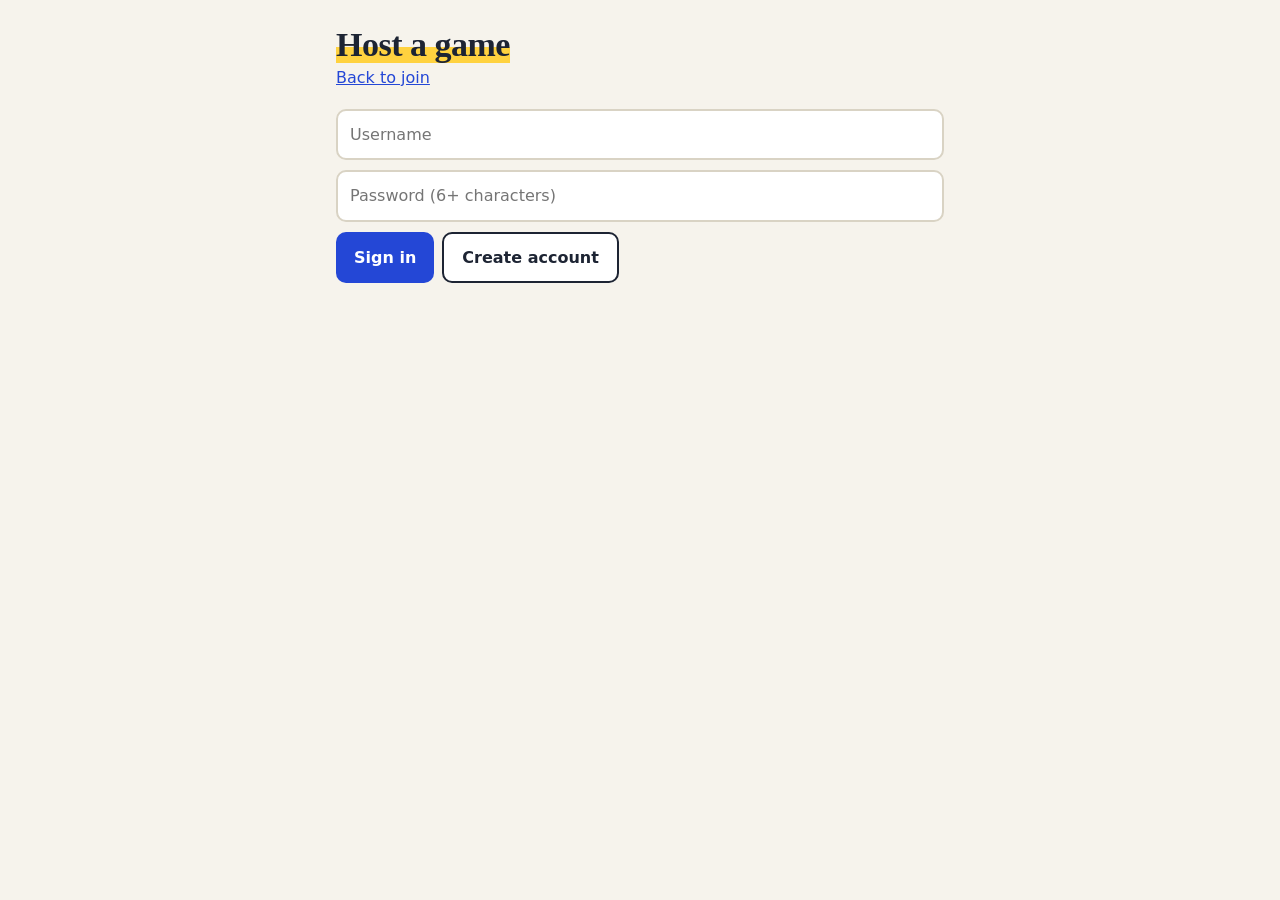
==== frontend/host.html @ 64336aca "Initial commit - AptiQuiz" ====
<!DOCTYPE html>
<html lang="en">
<head>
<meta charset="utf-8">
<meta name="viewport" content="width=device-width, initial-scale=1">
<title>Host | AptiQuiz</title>
<link rel="stylesheet" href="style.css">
</head>
<body>
<main>
  <h1><span>Host a game</span></h1>
  <p class="sub"><a href="index.html">Back to join</a></p>

  <!-- Sign in -->
  <section id="auth">
    <div class="row"><input id="user" placeholder="Username" autocomplete="username" aria-label="Username"></div>
    <div class="row"><input id="pass" type="password" placeholder="Password (6+ characters)" autocomplete="current-password" aria-label="Password"></div>
    <div class="row"><button id="login">Sign in</button><button id="register" class="alt">Create account</button></div>
    <div class="err" id="aErr" role="alert"></div>
  </section>

  <!-- Dashboard -->
  <section id="dash" class="hidden">
    <p class="meta">Signed in as <span id="who"></span>. <a href="#" id="logout">Sign out</a></p>

    <h2>Saved sets</h2>
    <div id="sets"><p class="meta">No saved sets yet.</p></div>

    <h2>Question set</h2>
    <div class="card">
      <div class="row"><input id="qText" placeholder="Question" aria-label="Question"></div>
      <div class="row"><input id="o0" placeholder="Option A"><input id="o1" placeholder="Option B"></div>
      <div class="row"><input id="o2" placeholder="Option C (optional)"><input id="o3" placeholder="Option D (optional)"></div>
      <div class="row">
        <select id="qCorrect" aria-label="Correct answer"><option value="0">Correct: A</option><option value="1">Correct: B</option><option value="2">Correct: C</option><option value="3">Correct: D</option></select>
        <select id="qDiff" aria-label="Difficulty"><option>Easy</option><option selected>Medium</option><option>Hard</option></select>
      </div>
      <div class="row"><input id="qTopic" placeholder="Topic (e.g. Percentages)"><input id="qTime" type="number" min="5" max="120" value="20" aria-label="Seconds to answer"></div>
      <button id="addQ" class="alt">Add question</button>
      <div class="err" id="qErr" role="alert"></div>
    </div>

    <div id="qList"></div>
    <div class="row"><input id="title" placeholder="Set title (to save it)" maxlength="60" aria-label="Set title"><button id="save" class="alt">Save set</button></div>
    <div class="row"><button id="sample" class="alt">Load 5 sample questions</button><button id="create">Create room</button></div>
    <div class="err" id="hErr" role="alert"></div>
  </section>
</main>
<script src="app.js"></script>
<script>
  const { $, esc } = AQ;
  let questions = [];
  let savedSets = [];

  // ---- auth
  function showDash(name) {
    $('auth').classList.add('hidden'); $('dash').classList.remove('hidden');
    $('who').textContent = name; loadSets();
  }
  async function auth(mode) {
    $('aErr').textContent = '';
    try {
      const r = await AQ.api('/api/auth', 'POST', { mode, username: $('user').value, password: $('pass').value });
      localStorage.setItem('aq_token', r.token); localStorage.setItem('aq_user', r.username);
      showDash(r.username);
    } catch (e) { $('aErr').textContent = e.message; }
  }
  $('login').onclick = () => auth('login');
  $('register').onclick = () => auth('register');
  $('pass').addEventListener('keydown', (e) => { if (e.key === 'Enter') auth('login'); });
  $('logout').onclick = (e) => {
    e.preventDefault(); localStorage.removeItem('aq_token'); localStorage.removeItem('aq_user'); location.reload();
  };

  // ---- saved sets
  async function loadSets() {
    try { savedSets = await AQ.api('/api/sets'); }
    catch (e) { if (e.status === 401) { localStorage.removeItem('aq_token'); location.reload(); } return; }
    $('sets').innerHTML = savedSets.length ? savedSets.map((s) =>
      `<div class="card item"><div><b>${esc(s.title)}</b><div class="meta">${s.questions.length} questions</div></div>
       <div><button class="small" data-use="${s.id}">Use</button> <button class="small alt" data-del="${s.id}">Delete</button></div></div>`).join('')
      : '<p class="meta">No saved sets yet.</p>';
    $('sets').querySelectorAll('[data-use]').forEach((b) => b.onclick = () => {
      const s = savedSets.find((x) => x.id === +b.dataset.use); questions = s.questions.slice(); $('title').value = s.title; renderQs();
    });
    $('sets').querySelectorAll('[data-del]').forEach((b) => b.onclick = async () => {
      await AQ.api('/api/sets/' + b.dataset.del, 'DELETE'); loadSets();
    });
  }
  $('save').onclick = async () => {
    $('hErr').textContent = '';
    try { await AQ.api('/api/sets', 'POST', { title: $('title').value, questions }); loadSets(); }
    catch (e) { $('hErr').textContent = e.message; }
  };

  // ---- builder
  function renderQs() {
    $('qList').innerHTML = questions.map((q, i) =>
      `<div class="card item"><div><b>${esc(q.text)}</b><div class="meta">${esc(q.topic)}, ${q.difficulty}, ${q.time}s</div></div>
       <button class="small alt" data-i="${i}">Remove</button></div>`).join('');
    $('qList').querySelectorAll('button').forEach((b) => b.onclick = () => { questions.splice(+b.dataset.i, 1); renderQs(); });
  }
  $('addQ').onclick = () => {
    const raw = [0, 1, 2, 3].map((i) => $('o' + i).value.trim());
    const correct = +$('qCorrect').value;
    const text = $('qText').value.trim();
    if (!text) { $('qErr').textContent = 'Write the question first.'; return; }
    if (!raw[correct]) { $('qErr').textContent = 'The correct answer points at an empty option.'; return; }
    const options = raw.filter(Boolean);
    if (options.length < 2) { $('qErr').textContent = 'Add at least two options.'; return; }
    questions.push({
      text, options, correct: raw.slice(0, correct).filter(Boolean).length,
      topic: $('qTopic').value.trim() || 'General', difficulty: $('qDiff').value, time: +$('qTime').value || 20,
    });
    ['qText', 'o0', 'o1', 'o2', 'o3'].forEach((id) => $(id).value = '');
    $('qErr').textContent = ''; renderQs();
  };
  $('sample').onclick = () => {
    questions = [
      { text: 'What is 15% of 240?', options: ['24', '30', '36', '48'], correct: 2, topic: 'Percentages', difficulty: 'Easy', time: 20 },
      { text: 'A train covers 120 km in 2 hours. Its speed in m/s is about:', options: ['16.7', '20', '33.3', '60'], correct: 0, topic: 'Speed and time', difficulty: 'Medium', time: 30 },
      { text: 'Next number: 2, 6, 12, 20, 30, ?', options: ['40', '42', '44', '36'], correct: 1, topic: 'Series', difficulty: 'Medium', time: 25 },
      { text: 'A is twice as efficient as B. Together they finish a job in 12 days. A alone takes:', options: ['16', '18', '20', '24'], correct: 1, topic: 'Time and work', difficulty: 'Hard', time: 40 },
      { text: 'Simple interest on Rs 5000 at 8% for 3 years is:', options: ['1000', '1200', '1500', '2400'], correct: 1, topic: 'Interest', difficulty: 'Easy', time: 20 },
    ];
    $('title').value = $('title').value || 'Sample aptitude set'; renderQs();
  };

  // ---- create room
  AQ.connect({
    created: (m) => { AQ.setSession({ role: 'host', code: m.code, key: m.host_key }); location.href = 'lobby.html'; },
    error: (m) => { $('hErr').textContent = m.message; $('create').disabled = false; },
  }, { rejoin: false });
  $('create').onclick = () => {
    $('hErr').textContent = '';
    if (!questions.length) { $('hErr').textContent = 'Add at least one question.'; return; }
    $('create').disabled = true;
    AQ.send({ type: 'host_create', token: localStorage.getItem('aq_token'), questions });
  };

  if (localStorage.getItem('aq_token')) showDash(localStorage.getItem('aq_user') || '');
</script>
</body>
</html>
---- frontend/style.css ----
:root { --paper:#f6f3ec; --ink:#1d2433; --blue:#2447d6; --mark:#ffd23f; --ok:#1f9d63; --bad:#d6443a; --line:#d9d3c4; --card:#fffdf8; --mute:#5b6375; }
* { box-sizing: border-box; }
body { margin: 0; background: var(--paper); color: var(--ink); font: 16px/1.45 "Avenir Next", "Segoe UI", system-ui, sans-serif; }
main { max-width: 640px; margin: 0 auto; padding: 20px 16px 48px; }
h1 { font: 700 34px/1 Georgia, "Times New Roman", serif; margin: 8px 0 4px; letter-spacing: -.5px; }
h1 span { background: linear-gradient(transparent 58%, var(--mark) 58%); }
h2 { font: 700 22px/1.2 Georgia, serif; margin: 0 0 12px; }
a { color: var(--blue); }
p.sub, .meta { color: var(--mute); }
p.sub { margin: 0 0 20px; }
.meta { font-weight: 600; }
.row { display: flex; gap: 8px; margin-bottom: 10px; }
input, select { width: 100%; padding: 12px; border: 2px solid var(--line); border-radius: 10px; background: #fff; font: inherit; color: inherit; }
input:focus, select:focus, button:focus-visible, a:focus-visible { outline: 3px solid var(--blue); outline-offset: 1px; }
button, a.btn { display: inline-block; font: inherit; font-weight: 700; padding: 12px 18px; border: 0; border-radius: 10px; background: var(--blue); color: #fff; cursor: pointer; text-decoration: none; }
button.alt, a.btn.alt { background: #fff; color: var(--ink); border: 2px solid var(--ink); }
button:disabled { opacity: .5; cursor: default; }
button.small { padding: 6px 10px; }
.tabs { display: flex; gap: 8px; margin-bottom: 20px; }
.card { background: var(--card); border: 2px solid var(--line); border-radius: 12px; padding: 14px; margin-bottom: 12px; }
.err { color: var(--bad); min-height: 22px; font-weight: 600; }
.code { font: 700 64px/1 Georgia, serif; letter-spacing: 10px; text-align: center; padding: 12px 0 12px 10px; }
.chips { display: flex; flex-wrap: wrap; gap: 6px; }
.chip { background: #fff; border: 2px solid var(--line); border-radius: 99px; padding: 4px 12px; font-weight: 600; }
.chip button { padding: 0 0 0 8px; background: none; color: var(--bad); }
.opt { display: block; width: 100%; text-align: left; margin-bottom: 10px; padding: 16px; background: #fff; color: var(--ink); border: 2px solid var(--ink); }
.opt.right { background: var(--ok); color: #fff; border-color: var(--ok); }
.opt.wrong { background: var(--bad); color: #fff; border-color: var(--bad); }
.opt.picked { background: var(--mark); }
.bar { height: 10px; background: var(--line); border-radius: 9px; overflow: hidden; margin: 8px 0 16px; }
.bar i { display: block; height: 100%; background: var(--blue); width: 100%; }
.q { font: 700 24px/1.3 Georgia, serif; margin: 8px 0 16px; }
table { width: 100%; border-collapse: collapse; }
td { padding: 8px 4px; border-bottom: 1px solid var(--line); }
td:last-child { text-align: right; font-weight: 700; }
.big { font: 700 44px/1 Georgia, serif; }
.stat { display: grid; grid-template-columns: 1fr 1fr; gap: 10px; margin-bottom: 12px; }
.stat .card { margin: 0; }
.item { display: flex; justify-content: space-between; gap: 8px; align-items: center; }
.hidden { display: none; }
@media (prefers-reduced-motion: no-preference) { .bar i { transition: width .1s linear; } }
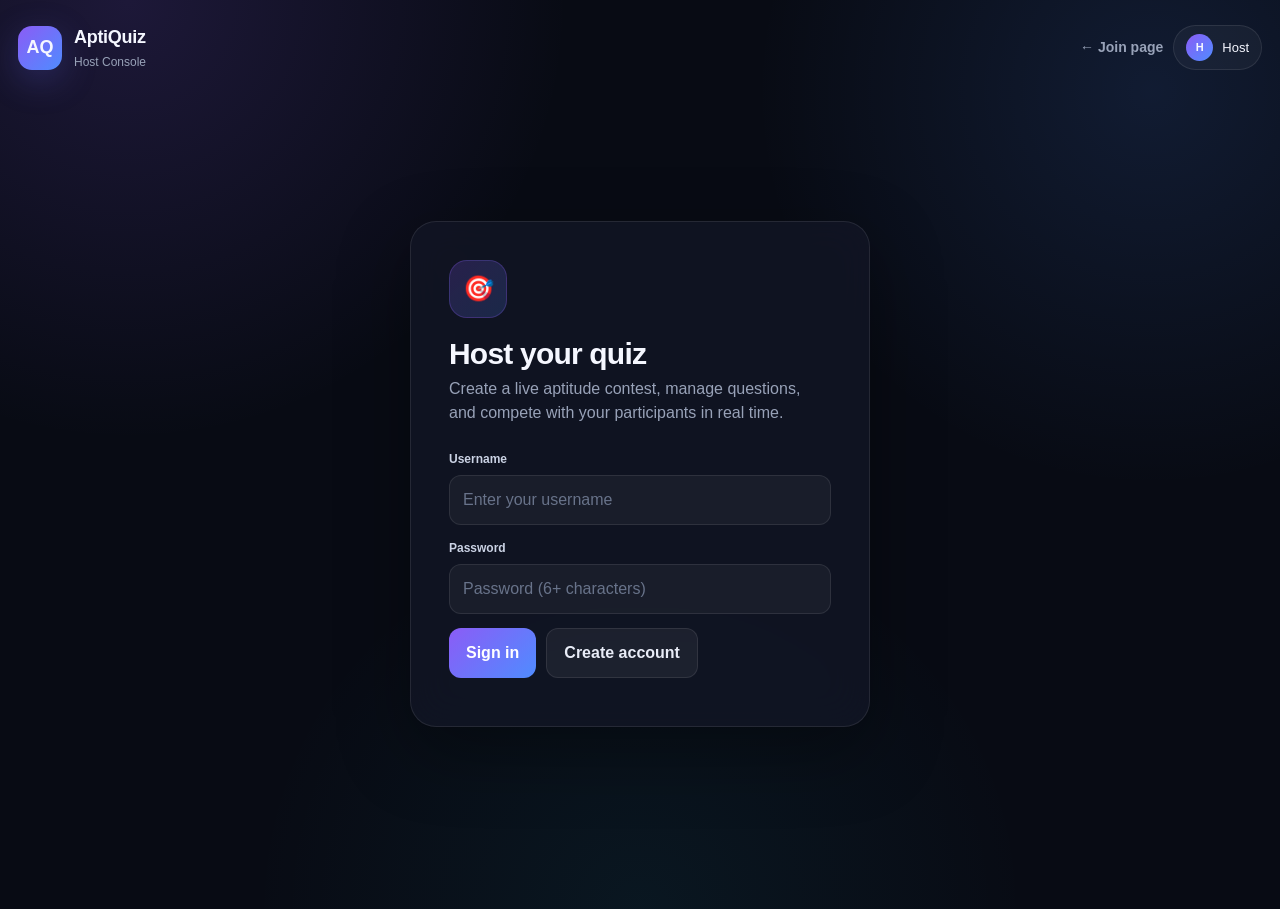
==== commit b0132566: "Add Gemini AI question generation and improve host dashboard" ====
--- a/frontend/host.html
+++ b/frontend/host.html
@@ -3,142 +3,2376 @@
 <head>
 <meta charset="utf-8">
 <meta name="viewport" content="width=device-width, initial-scale=1">
-<title>Host | AptiQuiz</title>
+
+<title>Host Dashboard | AptiQuiz</title>
+
 <link rel="stylesheet" href="style.css">
+
+<style>
+/* =========================================================
+   HOST DASHBOARD
+   ========================================================= */
+
+:root {
+  --host-bg: #080b14;
+  --host-panel: rgba(18, 23, 38, 0.78);
+  --host-panel-solid: #121726;
+  --host-border: rgba(255,255,255,.09);
+  --host-text: #f5f7ff;
+  --host-muted: #98a2b8;
+  --host-purple: #8b5cf6;
+  --host-blue: #4f8cff;
+  --host-cyan: #22d3ee;
+  --host-green: #34d399;
+  --host-red: #fb7185;
+  --host-shadow: 0 24px 70px rgba(0,0,0,.35);
+}
+
+* {
+  box-sizing: border-box;
+}
+
+body {
+  margin: 0;
+  min-height: 100vh;
+  color: var(--host-text);
+  background:
+    radial-gradient(circle at 10% 0%, rgba(139,92,246,.16), transparent 30%),
+    radial-gradient(circle at 90% 10%, rgba(79,140,255,.13), transparent 28%),
+    radial-gradient(circle at 50% 100%, rgba(34,211,238,.06), transparent 35%),
+    var(--host-bg);
+}
+
+.host-page {
+  width: min(1400px, calc(100% - 36px));
+  margin: 0 auto;
+  padding: 24px 0 60px;
+}
+
+/* ---------- Top navigation ---------- */
+
+.host-nav {
+  display: flex;
+  align-items: center;
+  justify-content: space-between;
+  gap: 20px;
+  margin-bottom: 28px;
+}
+
+.host-brand {
+  display: flex;
+  align-items: center;
+  gap: 12px;
+}
+
+.brand-icon {
+  width: 44px;
+  height: 44px;
+  display: grid;
+  place-items: center;
+  border-radius: 14px;
+  font-weight: 900;
+  font-size: 18px;
+  background: linear-gradient(135deg, var(--host-purple), var(--host-blue));
+  box-shadow: 0 10px 35px rgba(99,102,241,.25);
+}
+
+.brand-text strong {
+  display: block;
+  font-size: 18px;
+  letter-spacing: -.3px;
+}
+
+.brand-text span {
+  display: block;
+  color: var(--host-muted);
+  font-size: 12px;
+  margin-top: 2px;
+}
+
+.host-actions {
+  display: flex;
+  align-items: center;
+  gap: 10px;
+}
+
+.nav-link {
+  color: var(--host-muted);
+  text-decoration: none;
+  font-size: 14px;
+  transition: .2s ease;
+}
+
+.nav-link:hover {
+  color: white;
+}
+
+.user-pill {
+  display: flex;
+  align-items: center;
+  gap: 9px;
+  padding: 8px 12px;
+  border: 1px solid var(--host-border);
+  border-radius: 999px;
+  background: rgba(255,255,255,.04);
+  font-size: 13px;
+}
+
+.user-avatar {
+  width: 27px;
+  height: 27px;
+  border-radius: 50%;
+  display: grid;
+  place-items: center;
+  background: linear-gradient(135deg, var(--host-purple), var(--host-blue));
+  font-size: 11px;
+  font-weight: 800;
+}
+
+/* ---------- Auth ---------- */
+
+.auth-wrapper {
+  min-height: calc(100vh - 150px);
+  display: grid;
+  place-items: center;
+}
+
+.auth-card {
+  width: min(460px, 100%);
+  padding: 38px;
+  border: 1px solid var(--host-border);
+  border-radius: 26px;
+  background: var(--host-panel);
+  backdrop-filter: blur(20px);
+  box-shadow: var(--host-shadow);
+}
+
+.auth-icon {
+  width: 58px;
+  height: 58px;
+  display: grid;
+  place-items: center;
+  border-radius: 18px;
+  margin-bottom: 20px;
+  font-size: 25px;
+  background: linear-gradient(135deg, rgba(139,92,246,.2), rgba(79,140,255,.18));
+  border: 1px solid rgba(139,92,246,.25);
+}
+
+.auth-card h1 {
+  margin: 0 0 8px;
+  font-size: 30px;
+  letter-spacing: -.8px;
+}
+
+.auth-card p {
+  margin: 0 0 25px;
+  color: var(--host-muted);
+}
+
+/* ---------- Dashboard hero ---------- */
+
+.dashboard-hero {
+  display: flex;
+  justify-content: space-between;
+  align-items: flex-end;
+  gap: 25px;
+  margin-bottom: 30px;
+}
+
+.hero-copy h1 {
+  margin: 0 0 8px;
+  font-size: clamp(30px, 5vw, 48px);
+  letter-spacing: -1.8px;
+  line-height: 1.05;
+}
+
+.gradient-text {
+  background: linear-gradient(90deg, #ffffff, #a78bfa, #60a5fa);
+  -webkit-background-clip: text;
+  background-clip: text;
+  color: transparent;
+}
+
+.hero-copy p {
+  color: var(--host-muted);
+  margin: 0;
+  max-width: 650px;
+  line-height: 1.6;
+}
+
+.hero-status {
+  display: flex;
+  align-items: center;
+  gap: 9px;
+  padding: 10px 14px;
+  border: 1px solid rgba(52,211,153,.18);
+  border-radius: 999px;
+  background: rgba(52,211,153,.07);
+  color: #b7f7d9;
+  font-size: 13px;
+  white-space: nowrap;
+}
+
+.status-dot {
+  width: 8px;
+  height: 8px;
+  border-radius: 50%;
+  background: var(--host-green);
+  box-shadow: 0 0 12px rgba(52,211,153,.8);
+}
+
+/* ---------- Main grid ---------- */
+
+.dashboard-grid {
+  display: grid;
+  grid-template-columns: minmax(0, 1.7fr) minmax(320px, .8fr);
+  gap: 22px;
+  align-items: start;
+}
+
+.left-column,
+.right-column {
+  display: grid;
+  gap: 22px;
+}
+
+/* ---------- Panels ---------- */
+
+.host-panel {
+  border: 1px solid var(--host-border);
+  border-radius: 22px;
+  background: var(--host-panel);
+  backdrop-filter: blur(18px);
+  box-shadow: 0 15px 45px rgba(0,0,0,.22);
+  overflow: hidden;
+}
+
+.panel-header {
+  padding: 21px 22px;
+  border-bottom: 1px solid var(--host-border);
+  display: flex;
+  justify-content: space-between;
+  align-items: center;
+  gap: 15px;
+}
+
+.panel-title {
+  display: flex;
+  align-items: center;
+  gap: 11px;
+}
+
+.panel-icon {
+  width: 36px;
+  height: 36px;
+  display: grid;
+  place-items: center;
+  border-radius: 11px;
+  background: rgba(139,92,246,.12);
+  border: 1px solid rgba(139,92,246,.16);
+}
+
+.panel-title h2 {
+  margin: 0;
+  font-size: 17px;
+}
+
+.panel-title p {
+  margin: 3px 0 0;
+  color: var(--host-muted);
+  font-size: 12px;
+}
+
+.panel-body {
+  padding: 22px;
+}
+
+/* ---------- Saved sets ---------- */
+
+.saved-empty {
+  padding: 30px 10px;
+  text-align: center;
+  color: var(--host-muted);
+}
+
+.saved-set {
+  display: flex;
+  justify-content: space-between;
+  align-items: center;
+  gap: 15px;
+  padding: 15px;
+  margin-bottom: 10px;
+  border: 1px solid var(--host-border);
+  border-radius: 15px;
+  background: rgba(255,255,255,.025);
+  transition: .2s ease;
+}
+
+.saved-set:hover {
+  transform: translateY(-2px);
+  border-color: rgba(139,92,246,.3);
+  background: rgba(139,92,246,.045);
+}
+
+.saved-set:last-child {
+  margin-bottom: 0;
+}
+
+.saved-info strong {
+  display: block;
+  font-size: 14px;
+}
+
+.saved-info span {
+  display: block;
+  color: var(--host-muted);
+  font-size: 12px;
+  margin-top: 4px;
+}
+
+/* ---------- Question builder ---------- */
+
+.builder-intro {
+  margin-bottom: 18px;
+  padding: 15px;
+  border-radius: 15px;
+  background: linear-gradient(
+    135deg,
+    rgba(139,92,246,.08),
+    rgba(79,140,255,.05)
+  );
+  border: 1px solid rgba(139,92,246,.12);
+}
+
+.builder-intro strong {
+  font-size: 13px;
+}
+
+.builder-intro p {
+  color: var(--host-muted);
+  margin: 5px 0 0;
+  font-size: 12px;
+  line-height: 1.5;
+}
+
+.field-label {
+  display: block;
+  margin: 0 0 7px;
+  color: #cbd3e5;
+  font-size: 12px;
+  font-weight: 600;
+}
+
+.field {
+  margin-bottom: 14px;
+}
+
+.field-row {
+  display: grid;
+  grid-template-columns: 1fr 1fr;
+  gap: 12px;
+}
+
+.field input,
+.field select,
+.field textarea {
+  width: 100%;
+}
+
+.field textarea {
+  min-height: 100px;
+  resize: vertical;
+}
+
+.option-grid {
+  display: grid;
+  grid-template-columns: 1fr 1fr;
+  gap: 12px;
+}
+
+.option-wrap {
+  position: relative;
+}
+
+.option-letter {
+  position: absolute;
+  left: 12px;
+  top: 50%;
+  transform: translateY(-50%);
+  width: 25px;
+  height: 25px;
+  display: grid;
+  place-items: center;
+  border-radius: 7px;
+  background: rgba(139,92,246,.12);
+  color: #c4b5fd;
+  font-size: 11px;
+  font-weight: 800;
+  pointer-events: none;
+}
+
+.option-wrap input {
+  padding-left: 48px;
+}
+
+.builder-actions {
+  display: flex;
+  flex-wrap: wrap;
+  gap: 10px;
+  margin-top: 7px;
+}
+
+/* ---------- Question list ---------- */
+
+.question-list {
+  display: grid;
+  gap: 10px;
+}
+
+.question-card {
+  display: flex;
+  gap: 14px;
+  align-items: flex-start;
+  padding: 16px;
+  border: 1px solid var(--host-border);
+  border-radius: 16px;
+  background: rgba(255,255,255,.025);
+}
+
+.question-number {
+  flex: 0 0 34px;
+  width: 34px;
+  height: 34px;
+  display: grid;
+  place-items: center;
+  border-radius: 10px;
+  background: linear-gradient(135deg, rgba(139,92,246,.2), rgba(79,140,255,.15));
+  color: #d8ccff;
+  font-size: 12px;
+  font-weight: 800;
+}
+
+.question-content {
+  flex: 1;
+  min-width: 0;
+}
+
+.question-content strong {
+  display: block;
+  line-height: 1.45;
+  font-size: 14px;
+}
+
+.question-meta {
+  display: flex;
+  flex-wrap: wrap;
+  gap: 7px;
+  margin-top: 8px;
+}
+
+.meta-chip {
+  padding: 4px 8px;
+  border-radius: 999px;
+  background: rgba(255,255,255,.05);
+  color: var(--host-muted);
+  font-size: 10px;
+}
+
+.meta-chip.correct {
+  color: #a7f3d0;
+  background: rgba(52,211,153,.08);
+}
+
+.question-remove {
+  flex: 0 0 auto;
+}
+
+/* ---------- AI panel ---------- */
+
+.ai-panel {
+  position: relative;
+  overflow: hidden;
+}
+
+.ai-panel::before {
+  content: "";
+  position: absolute;
+  width: 180px;
+  height: 180px;
+  right: -80px;
+  top: -80px;
+  border-radius: 50%;
+  background: rgba(139,92,246,.12);
+  filter: blur(8px);
+}
+
+.ai-badge {
+  display: inline-flex;
+  align-items: center;
+  gap: 6px;
+  padding: 5px 9px;
+  border-radius: 999px;
+  background: linear-gradient(
+    135deg,
+    rgba(139,92,246,.18),
+    rgba(79,140,255,.12)
+  );
+  border: 1px solid rgba(139,92,246,.18);
+  color: #d8ccff;
+  font-size: 10px;
+  font-weight: 800;
+  letter-spacing: .5px;
+}
+
+.ai-description {
+  color: var(--host-muted);
+  font-size: 13px;
+  line-height: 1.6;
+  margin: 14px 0 20px;
+}
+
+.ai-options {
+  display: grid;
+  gap: 11px;
+}
+
+.ai-generate-btn {
+  width: 100%;
+  margin-top: 7px;
+  background: linear-gradient(135deg, #7c3aed, #4f46e5) !important;
+  border: 0 !important;
+  box-shadow: 0 12px 30px rgba(99,102,241,.2);
+}
+
+.ai-generate-btn:hover {
+  transform: translateY(-1px);
+}
+
+/* ---------- AI review ---------- */
+
+.ai-review-card {
+  display: grid;
+  gap: 12px;
+  padding: 16px;
+  border: 1px solid var(--host-border);
+  border-radius: 16px;
+  background: rgba(255,255,255,.025);
+}
+
+.ai-review-card.approved {
+  border-color: rgba(52,211,153,.35);
+  background: rgba(52,211,153,.045);
+}
+
+.ai-review-top {
+  display: flex;
+  justify-content: space-between;
+  align-items: flex-start;
+  gap: 12px;
+}
+
+.ai-review-number {
+  color: #c4b5fd;
+  font-size: 12px;
+  font-weight: 800;
+}
+
+.ai-review-check {
+  display: flex;
+  align-items: center;
+  gap: 7px;
+  color: #a7f3d0;
+  font-size: 11px;
+}
+
+.ai-review-check input {
+  width: auto !important;
+  accent-color: var(--host-purple);
+}
+
+.ai-review-card textarea,
+.ai-review-card input,
+.ai-review-card select {
+  width: 100%;
+}
+
+.ai-review-options {
+  display: grid;
+  grid-template-columns: 1fr 1fr;
+  gap: 10px;
+}
+
+.ai-review-actions {
+  display: flex;
+  gap: 8px;
+  justify-content: flex-end;
+}
+
+.ai-generate-btn.loading {
+  opacity: .7;
+  pointer-events: none;
+}
+
+/* ---------- Quiz controls ---------- */
+
+.launch-panel {
+  background:
+    linear-gradient(145deg, rgba(139,92,246,.11), rgba(79,140,255,.05)),
+    var(--host-panel);
+}
+
+.quiz-summary {
+  display: grid;
+  grid-template-columns: repeat(3, 1fr);
+  gap: 9px;
+  margin-bottom: 16px;
+}
+
+.summary-box {
+  padding: 13px 10px;
+  border-radius: 13px;
+  background: rgba(255,255,255,.04);
+  border: 1px solid var(--host-border);
+  text-align: center;
+}
+
+.summary-box strong {
+  display: block;
+  font-size: 20px;
+}
+
+.summary-box span {
+  display: block;
+  margin-top: 3px;
+  color: var(--host-muted);
+  font-size: 10px;
+}
+
+.launch-actions {
+  display: grid;
+  gap: 10px;
+}
+
+.create-room-btn {
+  width: 100%;
+  background: linear-gradient(135deg, #8b5cf6, #4f8cff) !important;
+  border: 0 !important;
+  box-shadow: 0 14px 35px rgba(99,102,241,.25);
+  font-weight: 800;
+  min-height: 50px;
+}
+
+.sample-btn {
+  width: 100%;
+}
+
+/* ---------- Set title ---------- */
+
+.title-input {
+  margin-bottom: 11px;
+}
+
+.save-btn {
+  width: 100%;
+}
+
+/* ---------- Utility ---------- */
+
+.host-page input,
+.host-page select,
+.host-page textarea {
+  color: var(--host-text);
+  background: rgba(255,255,255,.045);
+  border: 1px solid var(--host-border);
+  border-radius: 12px;
+  padding: 12px 13px;
+  outline: none;
+  transition: .2s ease;
+}
+
+.host-page input::placeholder,
+.host-page textarea::placeholder {
+  color: #68738a;
+}
+
+.host-page input:focus,
+.host-page select:focus,
+.host-page textarea:focus {
+  border-color: rgba(139,92,246,.65);
+  box-shadow: 0 0 0 3px rgba(139,92,246,.10);
+}
+
+/* Keep dropdown text readable in dark mode. */
+.host-page select {
+  color-scheme: dark;
+  color: #f4f7ff;
+}
+
+.host-page select option {
+  background: #111827;
+  color: #f4f7ff;
+}
+
+.host-page button {
+  border-radius: 12px;
+  transition: .2s ease;
+}
+
+.host-page button:hover:not(:disabled) {
+  transform: translateY(-1px);
+}
+
+.host-page button:disabled {
+  opacity: .5;
+  cursor: not-allowed;
+}
+
+.primary-btn {
+  background: linear-gradient(135deg, var(--host-purple), var(--host-blue));
+  color: white;
+  border: 0;
+  padding: 12px 17px;
+  font-weight: 700;
+}
+
+.secondary-btn {
+  background: rgba(255,255,255,.055);
+  color: #e8ecf7;
+  border: 1px solid var(--host-border);
+  padding: 12px 17px;
+}
+
+.danger-btn {
+  background: rgba(251,113,133,.07);
+  color: #fda4af;
+  border: 1px solid rgba(251,113,133,.16);
+  padding: 8px 11px;
+  font-size: 11px;
+}
+
+.mini-btn {
+  padding: 8px 11px;
+  font-size: 11px;
+  border-radius: 9px !important;
+}
+
+.error-box {
+  margin-top: 10px;
+  color: #fda4af;
+  font-size: 12px;
+  line-height: 1.5;
+}
+
+.hidden {
+  display: none !important;
+}
+
+.signed-user {
+  color: var(--host-muted);
+  font-size: 13px;
+}
+
+/* ---------- AI coming soon ---------- */
+
+.ai-coming {
+  margin-top: 15px;
+  padding: 11px 12px;
+  border-radius: 11px;
+  border: 1px dashed rgba(139,92,246,.25);
+  background: rgba(139,92,246,.045);
+  color: #aeb8cc;
+  font-size: 11px;
+  line-height: 1.5;
+}
+
+/* ---------- Responsive ---------- */
+
+@media (max-width: 1000px) {
+  .dashboard-grid {
+    grid-template-columns: 1fr;
+  }
+
+  .right-column {
+    grid-template-columns: 1fr 1fr;
+  }
+}
+
+@media (max-width: 700px) {
+  .host-page {
+    width: min(100% - 22px, 1400px);
+    padding-top: 15px;
+  }
+
+  .host-nav {
+    align-items: flex-start;
+  }
+
+  .host-actions {
+    flex-direction: column;
+    align-items: flex-end;
+  }
+
+  .dashboard-hero {
+    align-items: flex-start;
+    flex-direction: column;
+  }
+
+  .right-column {
+    grid-template-columns: 1fr;
+  }
+
+  .field-row,
+  .option-grid {
+    grid-template-columns: 1fr;
+  }
+
+  .panel-header,
+  .panel-body {
+    padding: 17px;
+  }
+
+  .auth-card {
+    padding: 27px 20px;
+  }
+}
+
+@media (max-width: 470px) {
+  .user-pill {
+    display: none;
+  }
+
+  .quiz-summary {
+    grid-template-columns: 1fr;
+  }
+
+  .host-actions .nav-link {
+    display: none;
+  }
+}
+</style>
 </head>
+
 <body>
-<main>
-  <h1><span>Host a game</span></h1>
-  <p class="sub"><a href="index.html">Back to join</a></p>
-
-  <!-- Sign in -->
-  <section id="auth">
-    <div class="row"><input id="user" placeholder="Username" autocomplete="username" aria-label="Username"></div>
-    <div class="row"><input id="pass" type="password" placeholder="Password (6+ characters)" autocomplete="current-password" aria-label="Password"></div>
-    <div class="row"><button id="login">Sign in</button><button id="register" class="alt">Create account</button></div>
-    <div class="err" id="aErr" role="alert"></div>
+
+<div class="host-page">
+
+  <!-- =====================================================
+       NAVIGATION
+       ===================================================== -->
+
+  <nav class="host-nav">
+
+    <div class="host-brand">
+      <div class="brand-icon">AQ</div>
+
+      <div class="brand-text">
+        <strong>AptiQuiz</strong>
+        <span>Host Console</span>
+      </div>
+    </div>
+
+    <div class="host-actions">
+      <a class="nav-link" href="index.html">← Join page</a>
+
+      <div class="user-pill">
+        <div class="user-avatar" id="navAvatar">H</div>
+        <span id="navUser">Host</span>
+      </div>
+    </div>
+
+  </nav>
+
+
+  <!-- =====================================================
+       AUTHENTICATION
+       ===================================================== -->
+
+  <section id="auth" class="auth-wrapper">
+
+    <div class="auth-card">
+
+      <div class="auth-icon">🎯</div>
+
+      <h1>Host your quiz</h1>
+
+      <p>
+        Create a live aptitude contest, manage questions,
+        and compete with your participants in real time.
+      </p>
+
+      <div class="field">
+
+        <label class="field-label" for="user">
+          Username
+        </label>
+
+        <input
+          id="user"
+          placeholder="Enter your username"
+          autocomplete="username"
+          aria-label="Username"
+        >
+
+      </div>
+
+      <div class="field">
+
+        <label class="field-label" for="pass">
+          Password
+        </label>
+
+        <input
+          id="pass"
+          type="password"
+          placeholder="Password (6+ characters)"
+          autocomplete="current-password"
+          aria-label="Password"
+        >
+
+      </div>
+
+      <div class="builder-actions">
+
+        <button id="login" class="primary-btn">
+          Sign in
+        </button>
+
+        <button id="register" class="secondary-btn">
+          Create account
+        </button>
+
+      </div>
+
+      <div class="error-box" id="aErr" role="alert"></div>
+
+    </div>
+
   </section>
 
-  <!-- Dashboard -->
+
+  <!-- =====================================================
+       DASHBOARD
+       ===================================================== -->
+
   <section id="dash" class="hidden">
-    <p class="meta">Signed in as <span id="who"></span>. <a href="#" id="logout">Sign out</a></p>
-
-    <h2>Saved sets</h2>
-    <div id="sets"><p class="meta">No saved sets yet.</p></div>
-
-    <h2>Question set</h2>
-    <div class="card">
-      <div class="row"><input id="qText" placeholder="Question" aria-label="Question"></div>
-      <div class="row"><input id="o0" placeholder="Option A"><input id="o1" placeholder="Option B"></div>
-      <div class="row"><input id="o2" placeholder="Option C (optional)"><input id="o3" placeholder="Option D (optional)"></div>
-      <div class="row">
-        <select id="qCorrect" aria-label="Correct answer"><option value="0">Correct: A</option><option value="1">Correct: B</option><option value="2">Correct: C</option><option value="3">Correct: D</option></select>
-        <select id="qDiff" aria-label="Difficulty"><option>Easy</option><option selected>Medium</option><option>Hard</option></select>
+
+    <!-- Dashboard hero -->
+
+    <div class="dashboard-hero">
+
+      <div class="hero-copy">
+
+        <h1>
+          Build your
+          <span class="gradient-text">next contest.</span>
+        </h1>
+
+        <p>
+          Create questions manually or use AI-assisted generation,
+          review your quiz, and launch a live AptiQuiz room.
+        </p>
+
       </div>
-      <div class="row"><input id="qTopic" placeholder="Topic (e.g. Percentages)"><input id="qTime" type="number" min="5" max="120" value="20" aria-label="Seconds to answer"></div>
-      <button id="addQ" class="alt">Add question</button>
-      <div class="err" id="qErr" role="alert"></div>
+
+      <div class="hero-status">
+        <span class="status-dot"></span>
+        Host session active
+      </div>
+
     </div>
 
-    <div id="qList"></div>
-    <div class="row"><input id="title" placeholder="Set title (to save it)" maxlength="60" aria-label="Set title"><button id="save" class="alt">Save set</button></div>
-    <div class="row"><button id="sample" class="alt">Load 5 sample questions</button><button id="create">Create room</button></div>
-    <div class="err" id="hErr" role="alert"></div>
+
+    <!-- ===================================================
+         MAIN DASHBOARD GRID
+         =================================================== -->
+
+    <div class="dashboard-grid">
+
+      <!-- =================================================
+           LEFT COLUMN
+           ================================================= -->
+
+      <div class="left-column">
+
+
+        <!-- Saved sets -->
+
+        <section class="host-panel">
+
+          <div class="panel-header">
+
+            <div class="panel-title">
+
+              <div class="panel-icon">📚</div>
+
+              <div>
+                <h2>Saved question sets</h2>
+                <p>Reuse quizzes you have already created.</p>
+              </div>
+
+            </div>
+
+          </div>
+
+          <div class="panel-body">
+
+            <div id="sets">
+
+              <div class="saved-empty">
+                No saved sets yet.
+              </div>
+
+            </div>
+
+          </div>
+
+        </section>
+
+
+        <!-- Manual question builder -->
+
+        <section class="host-panel">
+
+          <div class="panel-header">
+
+            <div class="panel-title">
+
+              <div class="panel-icon">✍️</div>
+
+              <div>
+                <h2>Question builder</h2>
+                <p>Add your own aptitude questions.</p>
+              </div>
+
+            </div>
+
+            <span class="ai-badge">
+              MANUAL
+            </span>
+
+          </div>
+
+
+          <div class="panel-body">
+
+            <div class="builder-intro">
+
+              <strong>
+                Create a multiple-choice question
+              </strong>
+
+              <p>
+                Add at least two options and select the correct
+                answer before adding the question to your quiz.
+              </p>
+
+            </div>
+
+
+            <!-- Question -->
+
+            <div class="field">
+
+              <label class="field-label" for="qText">
+                Question
+              </label>
+
+              <textarea
+                id="qText"
+                placeholder="Example: What is 15% of 240?"
+                aria-label="Question"
+              ></textarea>
+
+            </div>
+
+
+            <!-- Options -->
+
+            <div class="field">
+
+              <label class="field-label">
+                Answer options
+              </label>
+
+              <div class="option-grid">
+
+                <div class="option-wrap">
+                  <span class="option-letter">A</span>
+                  <input id="o0" placeholder="Option A">
+                </div>
+
+                <div class="option-wrap">
+                  <span class="option-letter">B</span>
+                  <input id="o1" placeholder="Option B">
+                </div>
+
+                <div class="option-wrap">
+                  <span class="option-letter">C</span>
+                  <input id="o2" placeholder="Option C (optional)">
+                </div>
+
+                <div class="option-wrap">
+                  <span class="option-letter">D</span>
+                  <input id="o3" placeholder="Option D (optional)">
+                </div>
+
+              </div>
+
+            </div>
+
+
+            <!-- Question settings -->
+
+            <div class="field-row">
+
+              <div class="field">
+
+                <label class="field-label" for="qCorrect">
+                  Correct answer
+                </label>
+
+                <select id="qCorrect" aria-label="Correct answer">
+
+                  <option value="0">
+                    Correct: A
+                  </option>
+
+                  <option value="1">
+                    Correct: B
+                  </option>
+
+                  <option value="2">
+                    Correct: C
+                  </option>
+
+                  <option value="3">
+                    Correct: D
+                  </option>
+
+                </select>
+
+              </div>
+
+
+              <div class="field">
+
+                <label class="field-label" for="qDiff">
+                  Difficulty
+                </label>
+
+                <select id="qDiff" aria-label="Difficulty">
+
+                  <option>
+                    Easy
+                  </option>
+
+                  <option selected>
+                    Medium
+                  </option>
+
+                  <option>
+                    Hard
+                  </option>
+
+                </select>
+
+              </div>
+
+            </div>
+
+
+            <div class="field-row">
+
+              <div class="field">
+
+                <label class="field-label" for="qTopic">
+                  Topic
+                </label>
+
+                <input
+                  id="qTopic"
+                  placeholder="e.g. Percentages"
+                >
+
+              </div>
+
+
+              <div class="field">
+
+                <label class="field-label" for="qTime">
+                  Time limit
+                </label>
+
+                <input
+                  id="qTime"
+                  type="number"
+                  min="5"
+                  max="120"
+                  value="20"
+                  aria-label="Seconds to answer"
+                >
+
+              </div>
+
+            </div>
+
+
+            <div class="builder-actions">
+
+              <button id="addQ" class="primary-btn">
+                + Add question
+              </button>
+
+              <button id="sample" class="secondary-btn">
+                Load 5 sample questions
+              </button>
+
+            </div>
+
+            <div class="error-box" id="qErr" role="alert"></div>
+
+          </div>
+
+        </section>
+
+
+        <!-- Question preview -->
+
+        <section class="host-panel">
+
+          <div class="panel-header">
+
+            <div class="panel-title">
+
+              <div class="panel-icon">📝</div>
+
+              <div>
+                <h2>Your questions</h2>
+                <p>Review the questions before launching.</p>
+              </div>
+
+            </div>
+
+            <span class="ai-badge">
+              LIVE PREVIEW
+            </span>
+
+          </div>
+
+          <div class="panel-body">
+
+            <div id="qList" class="question-list">
+
+              <div class="saved-empty">
+                No questions added yet.
+              </div>
+
+            </div>
+
+          </div>
+
+        </section>
+
+
+      </div>
+
+
+      <!-- =================================================
+           RIGHT COLUMN
+           ================================================= -->
+
+      <div class="right-column">
+
+
+        <!-- AI Question Generator -->
+
+        <section class="host-panel ai-panel">
+
+          <div class="panel-header">
+
+            <div class="panel-title">
+
+              <div class="panel-icon">🤖</div>
+
+              <div>
+                <h2>AI question generator</h2>
+                <p>Create questions with AI assistance.</p>
+              </div>
+
+            </div>
+
+          </div>
+
+
+          <div class="panel-body">
+
+            <span class="ai-badge">
+              ✨ AI ASSISTED
+            </span>
+
+            <p class="ai-description">
+              Give AptiQuiz a topic and difficulty. AI will generate
+              questions that you can review, edit, and approve before
+              adding them to your quiz.
+            </p>
+
+
+            <div class="ai-options">
+
+              <div class="field">
+
+                <label class="field-label">
+                  Topic
+                </label>
+
+                <input
+                  id="aiTopic"
+                  placeholder="e.g. Probability"
+                >
+
+              </div>
+
+
+              <div class="field-row">
+
+                <div class="field">
+
+                  <label class="field-label">
+                    Difficulty
+                  </label>
+
+                  <select id="aiDifficulty">
+
+                    <option>
+                      Easy
+                    </option>
+
+                    <option selected>
+                      Medium
+                    </option>
+
+                    <option>
+                      Hard
+                    </option>
+
+                  </select>
+
+                </div>
+
+
+                <div class="field">
+
+                  <label class="field-label">
+                    Questions
+                  </label>
+
+                  <select id="aiCount">
+
+                    <option>5</option>
+                    <option>10</option>
+                    <option>15</option>
+
+                  </select>
+
+                </div>
+
+              </div>
+
+
+              <div class="field">
+
+                <label class="field-label">
+                  Extra instructions
+                </label>
+
+                <textarea
+                  id="aiInstructions"
+                  placeholder="Example: Focus on placement aptitude questions."
+                ></textarea>
+
+              </div>
+
+
+              <button
+                id="generateAI"
+                class="primary-btn ai-generate-btn"
+                type="button"
+              >
+                ✨ Generate questions
+              </button>
+
+            </div>
+
+
+            <div class="ai-coming">
+              🤖 AI questions are generated for review first. Approve them individually or add all approved questions to your quiz.
+            </div>
+
+          </div>
+
+        </section>
+
+
+        <!-- AI Review -->
+
+        <section class="host-panel hidden" id="aiReviewPanel">
+
+          <div class="panel-header">
+            <div class="panel-title">
+              <div class="panel-icon">🔎</div>
+              <div>
+                <h2>Review AI questions</h2>
+                <p>Edit, remove, or approve generated questions.</p>
+              </div>
+            </div>
+
+            <span class="ai-badge" id="aiReviewCount">0 GENERATED</span>
+          </div>
+
+          <div class="panel-body">
+            <div id="aiReviewList" class="question-list"></div>
+
+            <div class="builder-actions">
+              <button id="addApprovedAI" class="primary-btn" type="button">
+                ✓ Add approved questions
+              </button>
+              <button id="clearAI" class="secondary-btn" type="button">
+                Clear review
+              </button>
+            </div>
+
+            <div class="error-box" id="aiErr" role="alert"></div>
+          </div>
+
+        </section>
+
+
+        <!-- Quiz summary / Launch -->
+
+        <section class="host-panel launch-panel">
+
+          <div class="panel-header">
+
+            <div class="panel-title">
+
+              <div class="panel-icon">🚀</div>
+
+              <div>
+                <h2>Launch contest</h2>
+                <p>Save your set or create a live room.</p>
+              </div>
+
+            </div>
+
+          </div>
+
+
+          <div class="panel-body">
+
+
+            <div class="quiz-summary">
+
+              <div class="summary-box">
+
+                <strong id="questionCount">
+                  0
+                </strong>
+
+                <span>Questions</span>
+
+              </div>
+
+
+              <div class="summary-box">
+
+                <strong id="estimatedTime">
+                  0
+                </strong>
+
+                <span>Minutes</span>
+
+              </div>
+
+
+              <div class="summary-box">
+
+                <strong>
+                  Live
+                </strong>
+
+                <span>Mode</span>
+
+              </div>
+
+            </div>
+
+
+            <div class="field title-input">
+
+              <label class="field-label" for="title">
+                Question set title
+              </label>
+
+              <input
+                id="title"
+                placeholder="e.g. Campus Placement Aptitude"
+                maxlength="60"
+                aria-label="Set title"
+              >
+
+            </div>
+
+
+            <div class="launch-actions">
+
+              <button
+                id="save"
+                class="secondary-btn save-btn"
+              >
+                💾 Save question set
+              </button>
+
+              <button
+                id="create"
+                class="primary-btn create-room-btn"
+              >
+                🚀 Create live room
+              </button>
+
+            </div>
+
+
+            <div class="error-box" id="hErr" role="alert"></div>
+
+          </div>
+
+        </section>
+
+
+        <!-- Host info -->
+
+        <section class="host-panel">
+
+          <div class="panel-body">
+
+            <div class="signed-user">
+              Signed in as
+              <strong id="who">Host</strong>.
+              <a href="#" id="logout">Sign out</a>
+            </div>
+
+          </div>
+
+        </section>
+
+
+      </div>
+
+    </div>
+
   </section>
-</main>
+
+</div>
+
+
 <script src="app.js"></script>
+
 <script>
   const { $, esc } = AQ;
+
   let questions = [];
   let savedSets = [];
 
-  // ---- auth
+
+  // =========================================================
+  // AUTH
+  // =========================================================
+
   function showDash(name) {
-    $('auth').classList.add('hidden'); $('dash').classList.remove('hidden');
-    $('who').textContent = name; loadSets();
+
+    $('auth').classList.add('hidden');
+    $('dash').classList.remove('hidden');
+
+    $('who').textContent = name;
+    $('navUser').textContent = name;
+
+    const initial = (name || 'H').charAt(0).toUpperCase();
+    $('navAvatar').textContent = initial;
+
+    loadSets();
+    updateSummary();
   }
+
+
   async function auth(mode) {
+
     $('aErr').textContent = '';
+
     try {
-      const r = await AQ.api('/api/auth', 'POST', { mode, username: $('user').value, password: $('pass').value });
-      localStorage.setItem('aq_token', r.token); localStorage.setItem('aq_user', r.username);
+
+      const r = await AQ.api(
+        '/api/auth',
+        'POST',
+        {
+          mode,
+          username: $('user').value,
+          password: $('pass').value
+        }
+      );
+
+      localStorage.setItem('aq_token', r.token);
+      localStorage.setItem('aq_user', r.username);
+
       showDash(r.username);
-    } catch (e) { $('aErr').textContent = e.message; }
+
+    } catch (e) {
+
+      $('aErr').textContent = e.message;
+
+    }
+
   }
+
+
   $('login').onclick = () => auth('login');
+
   $('register').onclick = () => auth('register');
-  $('pass').addEventListener('keydown', (e) => { if (e.key === 'Enter') auth('login'); });
+
+
+  $('pass').addEventListener('keydown', (e) => {
+
+    if (e.key === 'Enter') {
+      auth('login');
+    }
+
+  });
+
+
   $('logout').onclick = (e) => {
-    e.preventDefault(); localStorage.removeItem('aq_token'); localStorage.removeItem('aq_user'); location.reload();
+
+    e.preventDefault();
+
+    localStorage.removeItem('aq_token');
+    localStorage.removeItem('aq_user');
+
+    location.reload();
+
   };
 
-  // ---- saved sets
+
+  // =========================================================
+  // SAVED SETS
+  // =========================================================
+
   async function loadSets() {
-    try { savedSets = await AQ.api('/api/sets'); }
-    catch (e) { if (e.status === 401) { localStorage.removeItem('aq_token'); location.reload(); } return; }
-    $('sets').innerHTML = savedSets.length ? savedSets.map((s) =>
-      `<div class="card item"><div><b>${esc(s.title)}</b><div class="meta">${s.questions.length} questions</div></div>
-       <div><button class="small" data-use="${s.id}">Use</button> <button class="small alt" data-del="${s.id}">Delete</button></div></div>`).join('')
-      : '<p class="meta">No saved sets yet.</p>';
-    $('sets').querySelectorAll('[data-use]').forEach((b) => b.onclick = () => {
-      const s = savedSets.find((x) => x.id === +b.dataset.use); questions = s.questions.slice(); $('title').value = s.title; renderQs();
+
+    try {
+
+      savedSets = await AQ.api('/api/sets');
+
+    } catch (e) {
+
+      if (e.status === 401) {
+
+        localStorage.removeItem('aq_token');
+        location.reload();
+
+      }
+
+      return;
+
+    }
+
+
+    $('sets').innerHTML = savedSets.length
+
+      ? savedSets.map((s) => `
+
+        <div class="saved-set">
+
+          <div class="saved-info">
+
+            <strong>${esc(s.title)}</strong>
+
+            <span>
+              ${s.questions.length} questions
+            </span>
+
+          </div>
+
+          <div>
+
+            <button
+              class="secondary-btn mini-btn"
+              data-use="${s.id}"
+            >
+              Use
+            </button>
+
+            <button
+              class="danger-btn mini-btn"
+              data-del="${s.id}"
+            >
+              Delete
+            </button>
+
+          </div>
+
+        </div>
+
+      `).join('')
+
+      : `
+        <div class="saved-empty">
+          No saved sets yet. Create your first question set below.
+        </div>
+      `;
+
+
+    $('sets')
+      .querySelectorAll('[data-use]')
+      .forEach((b) => {
+
+        b.onclick = () => {
+
+          const s = savedSets.find(
+            (x) => x.id === +b.dataset.use
+          );
+
+          questions = s.questions.slice();
+
+          $('title').value = s.title;
+
+          renderQs();
+          updateSummary();
+
+        };
+
+      });
+
+
+    $('sets')
+      .querySelectorAll('[data-del]')
+      .forEach((b) => {
+
+        b.onclick = async () => {
+
+          await AQ.api(
+            '/api/sets/' + b.dataset.del,
+            'DELETE'
+          );
+
+          loadSets();
+
+        };
+
+      });
+
+  }
+
+
+  // =========================================================
+  // SAVE SET
+  // =========================================================
+
+  $('save').onclick = async () => {
+
+    $('hErr').textContent = '';
+
+    try {
+
+      await AQ.api(
+        '/api/sets',
+        'POST',
+        {
+          title: $('title').value,
+          questions
+        }
+      );
+
+      loadSets();
+
+    } catch (e) {
+
+      $('hErr').textContent = e.message;
+
+    }
+
+  };
+
+
+  // =========================================================
+  // QUESTION BUILDER
+  // =========================================================
+
+
+  function renderQs() {
+
+    if (!questions.length) {
+
+      $('qList').innerHTML = `
+        <div class="saved-empty">
+          No questions added yet.
+          Use the builder above to add one.
+        </div>
+      `;
+
+      updateSummary();
+
+      return;
+
+    }
+
+
+    $('qList').innerHTML = questions.map((q, i) => `
+
+      <div class="question-card">
+
+        <div class="question-number">
+          ${i + 1}
+        </div>
+
+        <div class="question-content">
+
+          <strong>
+            ${esc(q.text)}
+          </strong>
+
+          <div class="question-meta">
+
+            <span class="meta-chip">
+              ${esc(q.topic)}
+            </span>
+
+            <span class="meta-chip">
+              ${esc(q.difficulty)}
+            </span>
+
+            <span class="meta-chip">
+              ${q.time}s
+            </span>
+
+            <span class="meta-chip correct">
+              Answer ${String.fromCharCode(65 + q.correct)}
+            </span>
+
+          </div>
+
+        </div>
+
+        <button
+          class="danger-btn question-remove"
+          data-i="${i}"
+        >
+          Remove
+        </button>
+
+      </div>
+
+    `).join('');
+
+
+    $('qList')
+      .querySelectorAll('button')
+      .forEach((b) => {
+
+        b.onclick = () => {
+
+          questions.splice(+b.dataset.i, 1);
+
+          renderQs();
+          updateSummary();
+
+        };
+
+      });
+
+
+    updateSummary();
+
+  }
+
+
+  // =========================================================
+  // ADD QUESTION
+  // =========================================================
+
+  $('addQ').onclick = () => {
+
+    const raw = [0, 1, 2, 3]
+      .map((i) => $('o' + i).value.trim());
+
+    const correct = +$('qCorrect').value;
+
+    const text = $('qText').value.trim();
+
+
+    if (!text) {
+
+      $('qErr').textContent =
+        'Write the question first.';
+
+      return;
+
+    }
+
+
+    if (!raw[correct]) {
+
+      $('qErr').textContent =
+        'The correct answer points at an empty option.';
+
+      return;
+
+    }
+
+
+    const options = raw.filter(Boolean);
+
+
+    if (options.length < 2) {
+
+      $('qErr').textContent =
+        'Add at least two options.';
+
+      return;
+
+    }
+
+
+    questions.push({
+
+      text,
+
+      options,
+
+      correct:
+        raw.slice(0, correct).filter(Boolean).length,
+
+      topic:
+        $('qTopic').value.trim() || 'General',
+
+      difficulty:
+        $('qDiff').value,
+
+      time:
+        +$('qTime').value || 20
+
     });
-    $('sets').querySelectorAll('[data-del]').forEach((b) => b.onclick = async () => {
-      await AQ.api('/api/sets/' + b.dataset.del, 'DELETE'); loadSets();
+
+
+    [
+      'qText',
+      'o0',
+      'o1',
+      'o2',
+      'o3'
+    ].forEach((id) => {
+
+      $(id).value = '';
+
     });
+
+
+    $('qErr').textContent = '';
+
+    renderQs();
+
+    updateSummary();
+
+  };
+
+
+  // =========================================================
+  // SAMPLE QUESTIONS
+  // =========================================================
+
+  $('sample').onclick = () => {
+
+    questions = [
+
+      {
+        text: 'What is 15% of 240?',
+        options: ['24', '30', '36', '48'],
+        correct: 2,
+        topic: 'Percentages',
+        difficulty: 'Easy',
+        time: 20
+      },
+
+      {
+        text: 'A train covers 120 km in 2 hours. Its speed in m/s is about:',
+        options: ['16.7', '20', '33.3', '60'],
+        correct: 0,
+        topic: 'Speed and time',
+        difficulty: 'Medium',
+        time: 30
+      },
+
+      {
+        text: 'Next number: 2, 6, 12, 20, 30, ?',
+        options: ['40', '42', '44', '36'],
+        correct: 1,
+        topic: 'Series',
+        difficulty: 'Medium',
+        time: 25
+      },
+
+      {
+        text: 'A is twice as efficient as B. Together they finish a job in 12 days. A alone takes:',
+        options: ['16', '18', '20', '24'],
+        correct: 1,
+        topic: 'Time and work',
+        difficulty: 'Hard',
+        time: 40
+      },
+
+      {
+        text: 'Simple interest on Rs 5000 at 8% for 3 years is:',
+        options: ['1000', '1200', '1500', '2400'],
+        correct: 1,
+        topic: 'Interest',
+        difficulty: 'Easy',
+        time: 20
+      }
+
+    ];
+
+
+    $('title').value =
+      $('title').value || 'Sample aptitude set';
+
+
+    renderQs();
+    updateSummary();
+
+  };
+
+
+  // =========================================================
+  // QUIZ SUMMARY
+  // =========================================================
+
+  function updateSummary() {
+
+    const count = questions.length;
+
+    const seconds = questions.reduce(
+      (total, q) => total + (+q.time || 0),
+      0
+    );
+
+    $('questionCount').textContent = count;
+
+    $('estimatedTime').textContent =
+      count ? Math.max(1, Math.ceil(seconds / 60)) : 0;
+
   }
-  $('save').onclick = async () => {
+
+
+  // =========================================================
+  // AI QUESTION GENERATOR
+  // =========================================================
+
+  let aiQuestions = [];
+
+  function renderAIReview() {
+    const panel = $('aiReviewPanel');
+    const list = $('aiReviewList');
+
+    if (!aiQuestions.length) {
+      panel.classList.add('hidden');
+      list.innerHTML = '';
+      $('aiReviewCount').textContent = '0 GENERATED';
+      return;
+    }
+
+    panel.classList.remove('hidden');
+    $('aiReviewCount').textContent = `${aiQuestions.length} GENERATED`;
+
+    list.innerHTML = aiQuestions.map((q, i) => `
+      <div class="ai-review-card ${q.approved ? 'approved' : ''}" data-ai-card="${i}">
+        <div class="ai-review-top">
+          <span class="ai-review-number">AI QUESTION ${i + 1}</span>
+          <label class="ai-review-check">
+            <input type="checkbox" data-ai-approve="${i}" ${q.approved ? 'checked' : ''}>
+            Approve
+          </label>
+        </div>
+
+        <div class="field">
+          <label class="field-label">Question</label>
+          <textarea data-ai-text="${i}" rows="3">${esc(q.text || '')}</textarea>
+        </div>
+
+        <div class="ai-review-options">
+          ${[0,1,2,3].map(j => `
+            <div class="field">
+              <label class="field-label">Option ${String.fromCharCode(65+j)}</label>
+              <input data-ai-option="${i}-${j}" value="${esc(q.options?.[j] || '')}">
+            </div>
+          `).join('')}
+        </div>
+
+        <div class="field-row">
+          <div class="field">
+            <label class="field-label">Correct answer</label>
+            <select data-ai-correct="${i}">
+              ${[0,1,2,3].map(j => `
+                <option value="${j}" ${+q.correct === j ? 'selected' : ''}>
+                  Correct: ${String.fromCharCode(65+j)}
+                </option>
+              `).join('')}
+            </select>
+          </div>
+
+          <div class="field">
+            <label class="field-label">Time limit</label>
+            <input type="number" min="5" max="120"
+                   data-ai-time="${i}" value="${q.time || 30}">
+          </div>
+        </div>
+
+        <div class="ai-review-actions">
+          <button class="danger-btn mini-btn" type="button" data-ai-remove="${i}">
+            Remove
+          </button>
+        </div>
+      </div>
+    `).join('');
+
+    list.querySelectorAll('[data-ai-approve]').forEach((input) => {
+      input.onchange = () => {
+        const i = +input.dataset.aiApprove;
+        syncAIQuestion(i);
+        aiQuestions[i].approved = input.checked;
+        renderAIReview();
+      };
+    });
+
+    list.querySelectorAll('[data-ai-remove]').forEach((button) => {
+      button.onclick = () => {
+        aiQuestions.splice(+button.dataset.aiRemove, 1);
+        renderAIReview();
+      };
+    });
+
+    list.querySelectorAll('[data-ai-text], [data-ai-option], [data-ai-correct], [data-ai-time]')
+      .forEach((el) => {
+        el.onchange = () => {
+          const i = el.dataset.aiText !== undefined
+            ? +el.dataset.aiText
+            : el.dataset.aiCorrect !== undefined
+              ? +el.dataset.aiCorrect
+              : el.dataset.aiTime !== undefined
+                ? +el.dataset.aiTime
+                : +(el.dataset.aiOption || '').split('-')[0];
+
+          syncAIQuestion(i);
+        };
+      });
+  }
+
+  function syncAIQuestion(i) {
+    const card = document.querySelector(`[data-ai-card="${i}"]`);
+    if (!card || !aiQuestions[i]) return;
+
+    const text = card.querySelector(`[data-ai-text="${i}"]`);
+    const correct = card.querySelector(`[data-ai-correct="${i}"]`);
+    const time = card.querySelector(`[data-ai-time="${i}"]`);
+
+    aiQuestions[i].text = text ? text.value.trim() : aiQuestions[i].text;
+    aiQuestions[i].options = [0,1,2,3].map(j => {
+      const input = card.querySelector(`[data-ai-option="${i}-${j}"]`);
+      return input ? input.value.trim() : '';
+    });
+    aiQuestions[i].correct = correct ? +correct.value : aiQuestions[i].correct;
+    aiQuestions[i].time = time ? (+time.value || 30) : aiQuestions[i].time;
+  }
+
+  $('generateAI').onclick = async () => {
+    $('aiErr').textContent = '';
+
+    const topic = $('aiTopic').value.trim();
+    const difficulty = $('aiDifficulty').value.trim().toLowerCase();
+    const count = +$('aiCount').value;
+    const instructions = $('aiInstructions').value.trim();
+
+    if (!topic) {
+      $('aiErr').textContent = 'Enter a topic first.';
+      $('aiTopic').focus();
+      return;
+    }
+
+    const button = $('generateAI');
+    button.classList.add('loading');
+    button.textContent = '✨ Generating...';
+
+    try {
+      const result = await AQ.api(
+        '/api/ai/generate',
+        'POST',
+        {
+          topic,
+          difficulty,
+          count,
+          instructions
+        }
+      );
+
+      aiQuestions = (result.questions || []).map(q => ({
+        ...q,
+        approved: false
+      }));
+
+      if (!aiQuestions.length) {
+        throw new Error('The AI returned no questions.');
+      }
+
+      renderAIReview();
+    } catch (e) {
+      $('aiErr').textContent = e.message || 'AI generation failed.';
+    } finally {
+      button.classList.remove('loading');
+      button.textContent = '✨ Generate questions';
+    }
+  };
+
+  $('addApprovedAI').onclick = () => {
+    $('aiErr').textContent = '';
+
+    aiQuestions.forEach((q, i) => syncAIQuestion(i));
+
+    const approved = aiQuestions.filter(q => q.approved);
+
+    if (!approved.length) {
+      $('aiErr').textContent =
+        'Approve at least one AI question before adding it.';
+      return;
+    }
+
+    const invalid = approved.find(
+      q =>
+        !q.text ||
+        !Array.isArray(q.options) ||
+        q.options.length !== 4 ||
+        q.options.some(option => !option) ||
+        q.correct < 0 ||
+        q.correct > 3
+    );
+
+    if (invalid) {
+      $('aiErr').textContent =
+        'Every approved question needs text, four options, and a valid correct answer.';
+      return;
+    }
+
+    questions.push(
+      ...approved.map(q => ({
+        text: q.text,
+        options: q.options,
+        correct: q.correct,
+        topic: q.topic || $('aiTopic').value.trim() || 'General',
+        difficulty: q.difficulty || $('aiDifficulty').value,
+        time: +q.time || 30
+      }))
+    );
+
+    const addedCount = approved.length;
+    aiQuestions = [];
+    renderAIReview();
+    renderQs();
+    updateSummary();
+
+    $('hErr').textContent =
+      `${addedCount} AI question${addedCount === 1 ? '' : 's'} added to your quiz.`;
+  };
+
+  $('clearAI').onclick = () => {
+    aiQuestions = [];
+    $('aiErr').textContent = '';
+    renderAIReview();
+  };
+
+
+  // =========================================================
+  // CREATE ROOM
+  // =========================================================
+
+  AQ.connect({
+
+    created: (m) => {
+
+      AQ.setSession({
+        role: 'host',
+        code: m.code,
+        key: m.host_key
+      });
+
+      location.href = 'lobby.html';
+
+    },
+
+
+    error: (m) => {
+
+      $('hErr').textContent = m.message;
+
+      $('create').disabled = false;
+
+    }
+
+  }, {
+    rejoin: false
+  });
+
+
+  $('create').onclick = () => {
+
     $('hErr').textContent = '';
-    try { await AQ.api('/api/sets', 'POST', { title: $('title').value, questions }); loadSets(); }
-    catch (e) { $('hErr').textContent = e.message; }
+
+
+    if (!questions.length) {
+
+      $('hErr').textContent =
+        'Add at least one question.';
+
+      return;
+
+    }
+
+
+    $('create').disabled = true;
+
+
+    AQ.send({
+
+      type: 'host_create',
+
+      token:
+        localStorage.getItem('aq_token'),
+
+      questions
+
+    });
+
   };
 
-  // ---- builder
-  function renderQs() {
-    $('qList').innerHTML = questions.map((q, i) =>
-      `<div class="card item"><div><b>${esc(q.text)}</b><div class="meta">${esc(q.topic)}, ${q.difficulty}, ${q.time}s</div></div>
-       <button class="small alt" data-i="${i}">Remove</button></div>`).join('');
-    $('qList').querySelectorAll('button').forEach((b) => b.onclick = () => { questions.splice(+b.dataset.i, 1); renderQs(); });
+
+  // =========================================================
+  // INITIAL LOAD
+  // =========================================================
+
+  if (localStorage.getItem('aq_token')) {
+
+    showDash(
+      localStorage.getItem('aq_user') || ''
+    );
+
   }
-  $('addQ').onclick = () => {
-    const raw = [0, 1, 2, 3].map((i) => $('o' + i).value.trim());
-    const correct = +$('qCorrect').value;
-    const text = $('qText').value.trim();
-    if (!text) { $('qErr').textContent = 'Write the question first.'; return; }
-    if (!raw[correct]) { $('qErr').textContent = 'The correct answer points at an empty option.'; return; }
-    const options = raw.filter(Boolean);
-    if (options.length < 2) { $('qErr').textContent = 'Add at least two options.'; return; }
-    questions.push({
-      text, options, correct: raw.slice(0, correct).filter(Boolean).length,
-      topic: $('qTopic').value.trim() || 'General', difficulty: $('qDiff').value, time: +$('qTime').value || 20,
-    });
-    ['qText', 'o0', 'o1', 'o2', 'o3'].forEach((id) => $(id).value = '');
-    $('qErr').textContent = ''; renderQs();
-  };
-  $('sample').onclick = () => {
-    questions = [
-      { text: 'What is 15% of 240?', options: ['24', '30', '36', '48'], correct: 2, topic: 'Percentages', difficulty: 'Easy', time: 20 },
-      { text: 'A train covers 120 km in 2 hours. Its speed in m/s is about:', options: ['16.7', '20', '33.3', '60'], correct: 0, topic: 'Speed and time', difficulty: 'Medium', time: 30 },
-      { text: 'Next number: 2, 6, 12, 20, 30, ?', options: ['40', '42', '44', '36'], correct: 1, topic: 'Series', difficulty: 'Medium', time: 25 },
-      { text: 'A is twice as efficient as B. Together they finish a job in 12 days. A alone takes:', options: ['16', '18', '20', '24'], correct: 1, topic: 'Time and work', difficulty: 'Hard', time: 40 },
-      { text: 'Simple interest on Rs 5000 at 8% for 3 years is:', options: ['1000', '1200', '1500', '2400'], correct: 1, topic: 'Interest', difficulty: 'Easy', time: 20 },
-    ];
-    $('title').value = $('title').value || 'Sample aptitude set'; renderQs();
-  };
-
-  // ---- create room
-  AQ.connect({
-    created: (m) => { AQ.setSession({ role: 'host', code: m.code, key: m.host_key }); location.href = 'lobby.html'; },
-    error: (m) => { $('hErr').textContent = m.message; $('create').disabled = false; },
-  }, { rejoin: false });
-  $('create').onclick = () => {
-    $('hErr').textContent = '';
-    if (!questions.length) { $('hErr').textContent = 'Add at least one question.'; return; }
-    $('create').disabled = true;
-    AQ.send({ type: 'host_create', token: localStorage.getItem('aq_token'), questions });
-  };
-
-  if (localStorage.getItem('aq_token')) showDash(localStorage.getItem('aq_user') || '');
+
 </script>
+
 </body>
-</html>
+</html>
--- a/frontend/style.css
+++ b/frontend/style.css
@@ -1,41 +1,162 @@
-:root { --paper:#f6f3ec; --ink:#1d2433; --blue:#2447d6; --mark:#ffd23f; --ok:#1f9d63; --bad:#d6443a; --line:#d9d3c4; --card:#fffdf8; --mute:#5b6375; }
+/* AptiQuiz: black, white and gray. Stamped answer-sheet look: hard shadows, bubbles, boxed code. */
+:root {
+  --bg: #e9e9e9; --bg2: #bdbdbd; --surface: #ffffff; --ink: #161616; --mute: #666666; --line: #c8c8c8; --soft: #dadada; --sh: #161616;
+  --font: "Helvetica Neue", Helvetica, Arial, system-ui, sans-serif;
+}
+@media (prefers-color-scheme: dark) {
+  :root { --bg: #0f0f0f; --bg2: #2c2c2c; --surface: #1b1b1b; --ink: #f4f4f4; --mute: #9a9a9a; --line: #383838; --soft: #2a2a2a; --sh: #4c4c4c; }
+}
 * { box-sizing: border-box; }
-body { margin: 0; background: var(--paper); color: var(--ink); font: 16px/1.45 "Avenir Next", "Segoe UI", system-ui, sans-serif; }
-main { max-width: 640px; margin: 0 auto; padding: 20px 16px 48px; }
-h1 { font: 700 34px/1 Georgia, "Times New Roman", serif; margin: 8px 0 4px; letter-spacing: -.5px; }
-h1 span { background: linear-gradient(transparent 58%, var(--mark) 58%); }
-h2 { font: 700 22px/1.2 Georgia, serif; margin: 0 0 12px; }
-a { color: var(--blue); }
+body { margin: 0; color: var(--ink); font: 16px/1.5 var(--font); -webkit-font-smoothing: antialiased;
+  background-color: var(--bg);
+  background-image:
+    radial-gradient(var(--line) 1px, transparent 1.3px),
+    linear-gradient(160deg, var(--bg) 0%, var(--bg2) 100%);
+  background-size: 20px 20px, 100% 100%;
+  background-attachment: fixed; }
+main { max-width: 600px; margin: 0 auto; padding: 24px 16px 64px; }
+
+/* top bar */
+.top { display: flex; justify-content: space-between; align-items: center; background: var(--ink); color: var(--bg);
+  padding: 13px max(16px, calc((100% - 600px) / 2 + 16px)); }
+.brand { display: flex; align-items: center; gap: 10px; font-weight: 900; font-size: 18px; letter-spacing: -.4px; }
+.brand::before { content: ""; width: 20px; height: 20px; border-radius: 50%; border: 2.5px solid currentColor; background: radial-gradient(currentColor 34%, transparent 36%); }
+.live { display: flex; align-items: center; gap: 7px; font-size: 13px; font-weight: 700; border: 1.5px solid currentColor; border-radius: 99px; padding: 2px 11px 2px 9px; }
+.live::before { content: ""; width: 8px; height: 8px; border-radius: 50%; background: currentColor; }
+@media (prefers-reduced-motion: no-preference) {
+  .live::before { animation: blink 1.6s ease-in-out infinite; }
+  .timer.urgent #sec { animation: blink .8s ease-in-out infinite; }
+  .verdict, .pop { animation: pop .35s cubic-bezier(.2, 1.4, .4, 1) both; }
+  .wait i { animation: dot 1.2s infinite; } .wait i:nth-child(2) { animation-delay: .2s; } .wait i:nth-child(3) { animation-delay: .4s; }
+  .arc { transition: stroke-dashoffset .1s linear; }
+}
+@keyframes blink { 50% { opacity: .25; } }
+@keyframes pop { from { transform: scale(.6); opacity: 0; } to { transform: scale(1); opacity: 1; } }
+@keyframes dot { 0%, 80%, 100% { opacity: .25; } 40% { opacity: 1; } }
+
+/* type */
+h1 { font-size: 34px; line-height: 1.05; font-weight: 900; letter-spacing: -1.2px; margin: 4px 0 8px; }
+h1.hero { font-size: clamp(42px, 12vw, 58px); line-height: .95; letter-spacing: -2.5px; margin: 0 0 14px; }
+h2 { font-size: 20px; line-height: 1.2; font-weight: 800; letter-spacing: -.3px; margin: 26px 0 12px; }
+h2:first-child { margin-top: 0; }
+a { color: var(--ink); font-weight: 700; text-underline-offset: 3px; }
 p.sub, .meta { color: var(--mute); }
-p.sub { margin: 0 0 20px; }
-.meta { font-weight: 600; }
+p.sub { margin: 0 0 22px; }
+.meta { font-weight: 500; }
+.big { font-size: 44px; line-height: 1; font-weight: 900; letter-spacing: -1.5px; font-variant-numeric: tabular-nums; }
+
+/* hero bubbles */
+.bubbles { display: flex; gap: 10px; margin: 6px 0 20px; }
+.bubbles i { display: grid; place-items: center; width: 36px; height: 36px; border: 2.5px solid var(--ink); border-radius: 50%; background: var(--surface); font: 800 14px var(--font); font-style: normal; }
+.bubbles i.on { background: var(--ink); color: var(--bg); }
+
+/* forms */
 .row { display: flex; gap: 8px; margin-bottom: 10px; }
-input, select { width: 100%; padding: 12px; border: 2px solid var(--line); border-radius: 10px; background: #fff; font: inherit; color: inherit; }
-input:focus, select:focus, button:focus-visible, a:focus-visible { outline: 3px solid var(--blue); outline-offset: 1px; }
-button, a.btn { display: inline-block; font: inherit; font-weight: 700; padding: 12px 18px; border: 0; border-radius: 10px; background: var(--blue); color: #fff; cursor: pointer; text-decoration: none; }
-button.alt, a.btn.alt { background: #fff; color: var(--ink); border: 2px solid var(--ink); }
-button:disabled { opacity: .5; cursor: default; }
-button.small { padding: 6px 10px; }
-.tabs { display: flex; gap: 8px; margin-bottom: 20px; }
-.card { background: var(--card); border: 2px solid var(--line); border-radius: 12px; padding: 14px; margin-bottom: 12px; }
-.err { color: var(--bad); min-height: 22px; font-weight: 600; }
-.code { font: 700 64px/1 Georgia, serif; letter-spacing: 10px; text-align: center; padding: 12px 0 12px 10px; }
-.chips { display: flex; flex-wrap: wrap; gap: 6px; }
-.chip { background: #fff; border: 2px solid var(--line); border-radius: 99px; padding: 4px 12px; font-weight: 600; }
-.chip button { padding: 0 0 0 8px; background: none; color: var(--bad); }
-.opt { display: block; width: 100%; text-align: left; margin-bottom: 10px; padding: 16px; background: #fff; color: var(--ink); border: 2px solid var(--ink); }
-.opt.right { background: var(--ok); color: #fff; border-color: var(--ok); }
-.opt.wrong { background: var(--bad); color: #fff; border-color: var(--bad); }
-.opt.picked { background: var(--mark); }
-.bar { height: 10px; background: var(--line); border-radius: 9px; overflow: hidden; margin: 8px 0 16px; }
-.bar i { display: block; height: 100%; background: var(--blue); width: 100%; }
-.q { font: 700 24px/1.3 Georgia, serif; margin: 8px 0 16px; }
-table { width: 100%; border-collapse: collapse; }
-td { padding: 8px 4px; border-bottom: 1px solid var(--line); }
-td:last-child { text-align: right; font-weight: 700; }
-.big { font: 700 44px/1 Georgia, serif; }
+input, select { width: 100%; padding: 13px 14px; border: 2px solid var(--line); border-radius: 8px; background: var(--surface); font: inherit; color: var(--ink); }
+input::placeholder { color: var(--mute); }
+input:focus, select:focus { border-color: var(--ink); outline: none; }
+button, a.btn { display: inline-block; font: inherit; font-weight: 800; padding: 14px 20px; border: 2px solid var(--ink); border-radius: 10px; background: var(--ink); color: var(--bg); cursor: pointer; text-decoration: none; text-align: center; }
+button:hover:not(:disabled), a.btn:hover { background: var(--mute); border-color: var(--mute); }
+button:active:not(:disabled), a.btn:active { transform: translateY(1px); }
+button.alt, a.btn.alt { background: var(--surface); color: var(--ink); border-color: var(--ink); box-shadow: 3px 3px 0 var(--sh); }
+button.alt:hover:not(:disabled), a.btn.alt:hover { background: var(--soft); border-color: var(--ink); }
+button.alt:active:not(:disabled), a.btn.alt:active { transform: translate(3px, 3px); box-shadow: 0 0 0 var(--sh); }
+button:disabled { opacity: .4; cursor: default; }
+button.small { padding: 6px 12px; font-size: 14px; box-shadow: none; }
+button:focus-visible, a:focus-visible { outline: 3px solid var(--mute); outline-offset: 3px; }
+.row > button { flex: 1; }
+.block { display: block; width: 100%; }
+.err { min-height: 22px; font-weight: 700; margin-top: 6px; }
+.err:not(:empty)::before { content: "! "; }
+.hidden { display: none; }
+
+/* surfaces */
+.sheet { background: var(--surface); border: 2px solid var(--ink); border-radius: 14px; padding: 18px 18px 8px; box-shadow: 6px 6px 0 var(--sh); }
+.sheet button { margin-bottom: 10px; }
+.card { background: var(--surface); border: 1px solid var(--line); border-radius: 12px; padding: 16px; margin-bottom: 12px; }
+.card.key { border: 3px solid var(--ink); }
+.item { display: flex; justify-content: space-between; align-items: center; gap: 12px; }
+.item > div:last-child { display: flex; gap: 6px; flex-shrink: 0; }
 .stat { display: grid; grid-template-columns: 1fr 1fr; gap: 10px; margin-bottom: 12px; }
 .stat .card { margin: 0; }
-.item { display: flex; justify-content: space-between; gap: 8px; align-items: center; }
-.hidden { display: none; }
-@media (prefers-reduced-motion: no-preference) { .bar i { transition: width .1s linear; } }
+
+/* room code */
+.code { display: flex; justify-content: center; gap: 8px; padding: 16px 0 26px; }
+.code b { display: grid; place-items: center; width: 56px; height: 74px; border: 3px solid var(--ink); border-radius: 8px; background: var(--surface); font-size: 40px; font-weight: 900; box-shadow: 4px 4px 0 var(--sh); }
+@media (max-width: 380px) { .code { gap: 6px; } .code b { width: 46px; height: 62px; font-size: 32px; } }
+
+/* lobby */
+.count { display: flex; align-items: baseline; gap: 10px; }
+.chips { display: flex; flex-wrap: wrap; gap: 6px; margin-top: 12px; }
+.chip { background: var(--bg); border: 1px solid var(--line); border-radius: 99px; padding: 4px 13px; font-weight: 600; }
+.chip button { padding: 0 0 0 8px; border: 0; background: none; color: var(--mute); font-size: 18px; line-height: 1; }
+.chip button:hover:not(:disabled) { background: none; color: var(--ink); }
+.wait { display: inline-flex; gap: 4px; margin-left: 6px; vertical-align: middle; }
+.wait i { width: 6px; height: 6px; border-radius: 50%; background: currentColor; }
+
+/* quiz header: progress segments and ring timer */
+.qhead { display: flex; justify-content: space-between; align-items: center; gap: 16px; margin-bottom: 18px; }
+.qhead > div:first-child { flex: 1; min-width: 0; }
+.seg { display: flex; gap: 4px; margin-top: 10px; }
+.seg i { flex: 1; height: 6px; border-radius: 3px; background: var(--line); }
+.seg i.on { background: var(--ink); }
+.timer { position: relative; width: 64px; height: 64px; flex: none; }
+.timer svg { width: 100%; height: 100%; transform: rotate(-90deg); }
+.timer circle { fill: none; stroke-width: 4; }
+.timer .trk { stroke: var(--soft); }
+.timer .arc { stroke: var(--ink); stroke-linecap: round; stroke-dasharray: 119.4; stroke-dashoffset: 0; }
+.timer #sec { position: absolute; inset: 0; display: grid; place-items: center; font-size: 22px; font-weight: 900; font-variant-numeric: tabular-nums; }
+.q { font-size: 27px; line-height: 1.22; font-weight: 900; letter-spacing: -.6px; margin: 4px 0 22px; }
+
+/* answer options */
+.opt { display: flex; align-items: center; gap: 14px; width: 100%; margin-bottom: 12px; padding: 14px 16px; text-align: left; font-weight: 700; background: var(--surface); color: var(--ink); border: 2px solid var(--ink); border-radius: 12px; box-shadow: 4px 4px 0 var(--sh); cursor: pointer; }
+div.opt { cursor: default; }
+.opt .bub { flex: none; display: grid; place-items: center; width: 36px; height: 36px; border: 2px solid currentColor; border-radius: 50%; font-weight: 800; }
+.opt .otx { flex: 1; }
+button.opt:hover:not(:disabled) { background: var(--soft); border-color: var(--ink); }
+button.opt:active:not(:disabled) { transform: translate(4px, 4px); box-shadow: 0 0 0 var(--sh); }
+.opt.picked { background: var(--surface); transform: translate(4px, 4px); box-shadow: 0 0 0 var(--sh); }
+.opt.picked .bub { background: var(--ink); color: var(--bg); }
+.opt:disabled:not(.picked) { opacity: .5; }
+.opt.right { background: var(--ink); color: var(--bg); }
+.opt.right::after { content: "\2713"; font-size: 22px; font-weight: 900; }
+.opt.wrong { background: repeating-linear-gradient(135deg, var(--soft) 0 7px, var(--surface) 7px 14px); border-style: dashed; box-shadow: none; }
+.opt.wrong .otx { text-decoration: line-through; }
+.opt.wrong::after { content: "\2717"; font-size: 22px; font-weight: 900; }
+.opt.dim { opacity: .45; border-color: var(--line); box-shadow: none; }
+
+/* reveal */
+.verdict { display: grid; place-items: center; width: 76px; height: 76px; margin: 0 0 14px; border-radius: 50%; font-size: 40px; font-weight: 900; }
+.verdict.ok { background: var(--ink); color: var(--bg); }
+.verdict.no { border: 3px dashed var(--ink); }
+.dopt { margin-bottom: 14px; }
+.dopt .lab { display: flex; align-items: center; gap: 10px; font-weight: 700; margin-bottom: 6px; }
+.dopt .lab .bub { display: grid; place-items: center; width: 28px; height: 28px; border: 2px solid currentColor; border-radius: 50%; font-size: 13px; font-weight: 800; flex: none; }
+.dopt.key .lab .bub { background: var(--ink); color: var(--bg); }
+.dopt .lab .n { margin-left: auto; font-variant-numeric: tabular-nums; }
+.track { height: 12px; background: var(--soft); border-radius: 6px; overflow: hidden; }
+.track i { display: block; height: 100%; background: var(--mute); border-radius: 6px; }
+.dopt.key .track i, .topic .track i { background: var(--ink); }
+
+/* tables, podium, results */
+table { width: 100%; border-collapse: collapse; font-variant-numeric: tabular-nums; }
+td { padding: 10px 8px; border-bottom: 1px solid var(--line); }
+td:last-child { text-align: right; font-weight: 800; }
+table.board td:first-child { width: 44px; font-weight: 800; }
+table.board tr:first-child td { background: var(--ink); color: var(--bg); border-color: var(--ink); }
+table.board tr:first-child td:first-child { border-radius: 8px 0 0 8px; }
+table.board tr:first-child td:last-child { border-radius: 0 8px 8px 0; }
+table.board tr:first-child .meta { color: var(--bg); opacity: .7; }
+.podium { display: flex; align-items: flex-end; justify-content: center; gap: 8px; margin: 10px 0 22px; }
+.podium .col { flex: 1; max-width: 180px; text-align: center; min-width: 0; }
+.podium .nm { font-weight: 800; overflow: hidden; text-overflow: ellipsis; white-space: nowrap; }
+.podium .pt { color: var(--mute); font-weight: 600; margin-bottom: 6px; font-variant-numeric: tabular-nums; }
+.podium .blk { display: grid; place-items: center; font-size: 38px; font-weight: 900; border: 2px solid var(--ink); border-bottom: 0; border-radius: 12px 12px 0 0; }
+.podium .p1 .blk { height: 132px; background: var(--ink); color: var(--bg); }
+.podium .p2 .blk { height: 98px; background: var(--mute); border-color: var(--mute); color: #fff; }
+.podium .p3 .blk { height: 72px; background: var(--soft); color: var(--ink); }
+.hero-rank { display: flex; align-items: baseline; gap: 12px; margin: 0 0 20px; }
+.hero-rank span { font-size: 92px; font-weight: 900; letter-spacing: -5px; line-height: .9; }
+.hero-rank small { color: var(--mute); font-weight: 600; font-size: 16px; }
+.topic { margin: 14px 0; }
+.topic .t { display: flex; justify-content: space-between; font-weight: 700; margin-bottom: 6px; }
